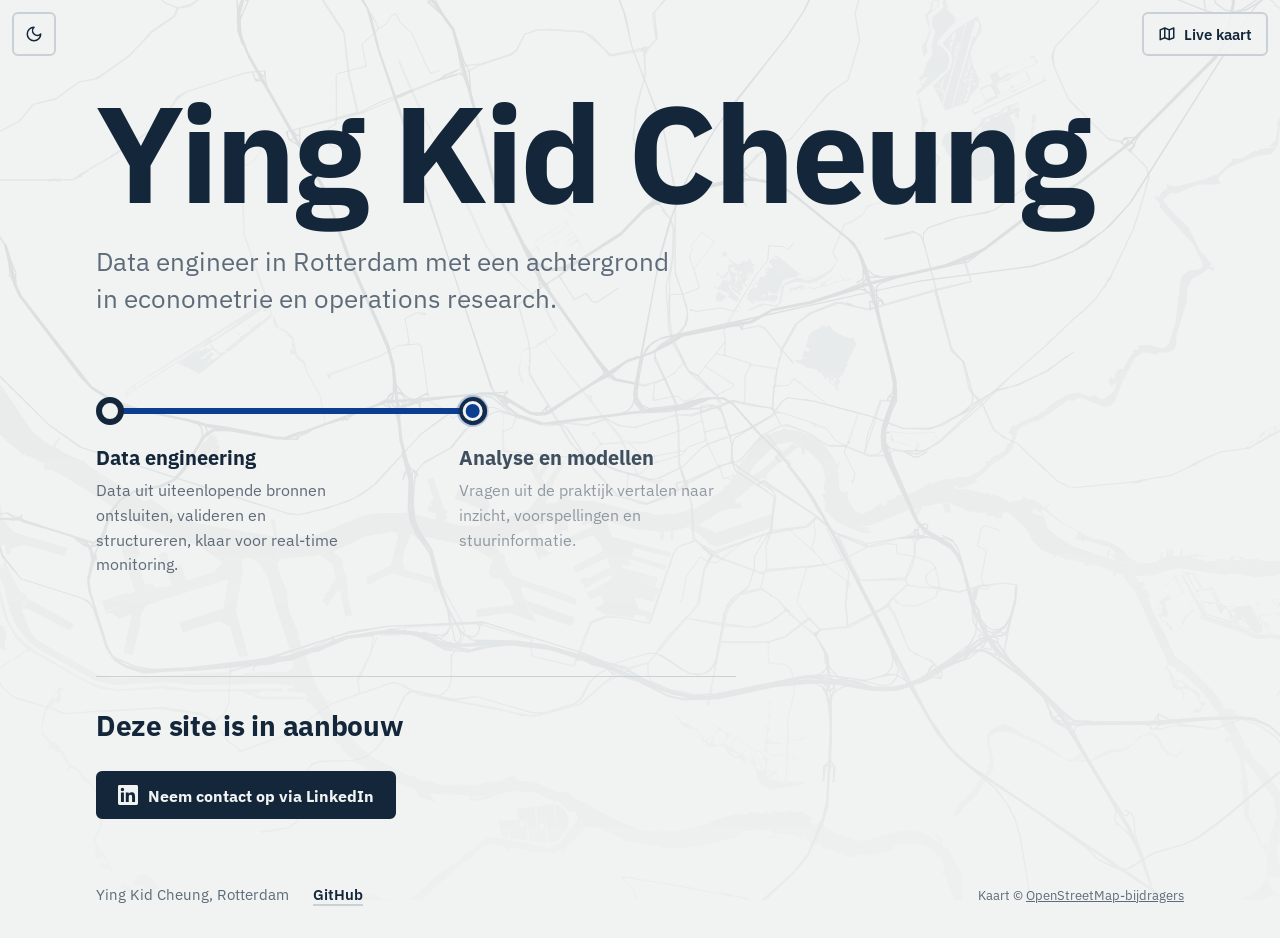
==== live/index.html @ 4bd9685e "Update site" ====
<!DOCTYPE html><html lang="nl"><head><meta charset="utf-8"><meta name="viewport" content="width=device-width, initial-scale=1"><title>Live kaart | Ying Kid Cheung</title><meta name="description" content="Live kaart van Rotterdam met de treinen en het verkeer op de snelwegen van dit moment."><link rel="icon" type="image/svg+xml" href="/favicon.svg"><meta name="theme-color" content="#F1F3F2" media="(prefers-color-scheme: light)"><meta name="theme-color" content="#14202C" media="(prefers-color-scheme: dark)"><script>
			// Light or dark as chosen with the button on the live map (src/theme.ts), before anything is painted
			try {
				var theme = localStorage.getItem('theme');
				if (theme === 'light' || theme === 'dark') {
					document.documentElement.dataset.theme = theme;
					document.querySelectorAll('meta[name="theme-color"]').forEach(function (meta) {
						meta.content = theme === 'dark' ? '#14202C' : '#F1F3F2';
					});
				}
			} catch (e) {}
			// Lets CSS hide the route until Line.astro animates it; shows it anyway if that script never runs.
			document.documentElement.classList.add('js');
			// The route line gets one of two Rotterdam metro colour pairs: red and green (53%), or dark blue and yellow.
			if (Math.random() >= 0.53) document.documentElement.dataset.line = 'blue-yellow';
			setTimeout(function () {
				if (!window.lineReady) document.documentElement.classList.remove('js');
			}, 3000);
		</script><meta name="robots" content="noindex, nofollow, noarchive"><link rel="stylesheet" href="/_astro/Base.DT3oX2jX.css"><link rel="stylesheet" href="/_astro/LiveMap.CcIoFLRC.css"></head><body><main class="page"><header class="intro"><h1 class="name">Ying Kid Cheung</h1><p class="lede lede--wide">Data engineer in Rotterdam met een achtergrond in econometrie en operations research.</p></header><section class="route" aria-labelledby="route-title"><h2 id="route-title" class="visually-hidden">Wat ik doe</h2><!-- The line runs left to right, or top to bottom when its column is narrow. --><div class="line-wrap"><ol class="line" style="--count: 3"><li class="stop" style="--i: 0"><span class="marker" aria-hidden="true"></span><h3 class="stop-name">Data engineering</h3><p class="stop-text">Data uit uiteenlopende bronnen ontsluiten, valideren en structureren, klaar voor real-time monitoring.</p></li><li class="stop" style="--i: 1"><span class="marker" aria-hidden="true"></span><h3 class="stop-name">Analyse en modellen</h3><p class="stop-text">Vragen uit de praktijk vertalen naar inzicht, voorspellingen en stuurinformatie.</p></li><li class="stop stop--horizon" style="--i: 2"><span class="marker" aria-hidden="true"></span><h3 class="stop-name">Dataproducten</h3><p class="stop-text">Dashboards en tools die data bruikbaar maken en terugkerend handwerk overnemen.</p></li></ol></div><script type="module" src="/_astro/Line.astro_astro_type_script_index_0_lang.C6MafBsm.js"></script></section><section class="status" aria-labelledby="status-title"><h2 id="status-title" class="status-title">Deze site is in aanbouw</h2><div class="actions"><a class="button button--primary" href="https://www.linkedin.com/in/yingkidcheung/"><svg viewBox="0 0 24 24" aria-hidden="true" width="20" height="20"><path fill="currentColor" d="M20.45 20.45h-3.56v-5.57c0-1.33-.02-3.04-1.85-3.04-1.85 0-2.13 1.45-2.13 2.94v5.67H9.35V9h3.41v1.56h.05c.48-.9 1.64-1.85 3.37-1.85 3.6 0 4.27 2.37 4.27 5.46v6.28ZM5.34 7.43a2.06 2.06 0 1 1 0-4.13 2.06 2.06 0 0 1 0 4.13ZM7.12 20.45H3.56V9h3.56v11.45ZM22.22 0H1.77C.79 0 0 .77 0 1.73v20.54C0 23.23.79 24 1.77 24h20.45c.98 0 1.78-.77 1.78-1.73V1.73C24 .77 23.2 0 22.22 0Z"></path></svg>Neem contact op via LinkedIn</a></div></section><footer class="footer"><p>Ying Kid Cheung, Rotterdam</p><a class="footer-link" href="https://www.github.com/yingkid/">GitHub</a><p class="footer-credit">Kaart © <a href="https://www.openstreetmap.org/copyright">OpenStreetMap-bijdragers</a></p></footer></main><canvas class="live-backdrop" aria-hidden="true"></canvas><canvas class="live-canvas" aria-hidden="true" data-source="gateway"></canvas><!-- Light or dark for the whole site, remembered in this browser (src/theme.ts); shown once the script runs --><button class="live-theme" type="button" aria-label="Donkere modus" title="Donkere modus" hidden><svg class="live-theme-sun" viewBox="0 0 24 24" width="18" height="18" aria-hidden="true"><circle cx="12" cy="12" r="4"></circle><path d="M12 2v2M12 20v2M4.93 4.93l1.41 1.41M17.66 17.66l1.41 1.41M2 12h2M20 12h2M6.34 17.66l-1.41 1.41M19.07 4.93l-1.41 1.41"></path></svg><svg class="live-theme-moon" viewBox="0 0 24 24" width="18" height="18" aria-hidden="true"><path d="M12 3a6 6 0 0 0 9 9 9 9 0 1 1-9-9Z"></path></svg></button><button class="live-toggle" type="button" aria-controls="live-legend"><svg viewBox="0 0 24 24" width="18" height="18" aria-hidden="true"><path fill="none" stroke="currentColor" stroke-width="2" stroke-linejoin="round" d="M9 4 3 6.5v13L9 17l6 2.5 6-2.5V4l-6 2.5L9 4Zm0 0v13m6-10.5v13"></path></svg><span class="live-toggle-label">Live kaart</span></button><div class="live-zoom" role="group" aria-label="Zoomen" hidden><button type="button" data-zoom="in" aria-label="Inzoomen"><svg viewBox="0 0 24 24" width="18" height="18" aria-hidden="true"><path d="M5 12h14M12 5v14"></path></svg></button><button type="button" data-zoom="out" aria-label="Uitzoomen"><svg viewBox="0 0 24 24" width="18" height="18" aria-hidden="true"><path d="M5 12h14"></path></svg></button><button type="button" data-zoom="fit" aria-label="Hele kaart"><svg viewBox="0 0 24 24" width="18" height="18" aria-hidden="true"><path d="M3 7V5a2 2 0 0 1 2-2h2M17 3h2a2 2 0 0 1 2 2v2M21 17v2a2 2 0 0 1-2 2h-2M7 21H5a2 2 0 0 1-2-2v-2"></path></svg></button></div><aside id="live-legend" class="live-legend" aria-label="Legenda live kaart" hidden><ul class="live-keys"><li data-layer="train" hidden><svg class="key key--train" viewBox="0 0 16 10" aria-hidden="true"><circle cx="4.5" cy="5" r="3.2"></circle><path d="M14.2 5 9.8 2.15v5.7Z"></path></svg><span class="key-label">Treinen</span> <span class="key-count" data-count="train"></span></li><li data-layer="metro" hidden><span class="key key--metro"></span><span class="key-label">Metro</span> <span class="key-count" data-count="metro"></span></li><li data-layer="tram" hidden><span class="key key--tram"></span><span class="key-label">Trams</span> <span class="key-count" data-count="tram"></span></li><li data-layer="bus" hidden><span class="key key--bus"></span><span class="key-label">Bussen</span> <span class="key-count" data-count="bus"></span></li><li data-layer="vessel" hidden><span class="key key--vessel"></span><span class="key-label">Waterbussen</span> <span class="key-count" data-count="vessel"></span></li><li data-layer="traffic" hidden><span class="key key--slow"></span><span class="key-label">Langzaam verkeer</span> <span class="key-count" data-count="slow"></span></li><li data-layer="traffic" hidden><span class="key key--jam"></span><span class="key-label">Stilstaand verkeer</span> <span class="key-count" data-count="jam"></span></li><li class="key-row--note" data-layer="traffic" hidden><span class="key key--car"></span><span>Verkeer <span class="key-note">gesimuleerd uit gemeten snelheid en drukte</span></span></li><li data-layer="incidents" hidden><svg class="key key--incident" viewBox="0 0 14 12" aria-hidden="true"><path d="M7 1.2 12.8 10.8H1.2Z"></path></svg><span class="key-label">Incidenten</span> <span class="key-count" data-count="incident"></span></li></ul><p class="live-note" hidden></p><button class="live-legend-toggle" type="button" aria-label="Legenda" aria-expanded="true"><svg viewBox="0 0 24 24" width="18" height="18" aria-hidden="true"><path d="m6 15 6-6 6 6"></path></svg></button><p class="live-status" aria-live="polite"></p><p class="live-credit"><span class="live-credit-data">Data: NDW, NDOV, NS, OVapi · </span>Kaart © <a href="https://www.openstreetmap.org/copyright">OpenStreetMap-bijdragers</a></p><details class="live-about"><summary>Hoe werkt deze kaart?</summary><div class="live-about-body"><h3>Bronnen</h3><ul><li>Treinen: positie, snelheid en vertraging van NS en regionale vervoerders uit NDOV Loket, via mijn eigen NDOV-platform en treintracker.</li><li>Metro, trams, bussen en de Waterbus: posities van RET, HTM, EBS, Qbuzz en Connexxion uit NDOV Loket (KV6), via mijn eigen NDOV-platform. Lijnnummer en bestemming komen uit de dienstregeling van OVapi, haltes uit het Centraal Haltebestand.</li><li>Wegen: snelheid en drukte per rijstrook van ruim 1.300 meetpunten van Rijkswaterstaat en de gemeente Rotterdam (NDW, elke minuut).</li><li>Incidenten: ongevallen, pech en voorwerpen op de weg uit de veiligheidsberichten van NDW.</li><li>Kaart: OpenStreetMap. Meetpunten zonder bruikbare locatie staan op hun hectometerpaal uit het Nationaal Wegenbestand.</li></ul><h3>Verwerking</h3><ul><li>Een eigen dienst op mijn server haalt de bronnen op (treinen elke 15 seconden, metro, trams, bussen en de Waterbus elke 10 seconden, NDW elke minuut), filtert op Rotterdam en houdt alleen het actuele beeld bij.</li><li>Het NDW-bestand, 50 MB per minuut voor heel Nederland, wordt in stukken gelezen. Elke rijstrook telt één keer per meetplek; snelheid en drukte zijn gemiddeld over 3 minuten.</li></ul><h3>Datamodel</h3><ul><li>1.000 wegvakken op de A- en S-wegen, per rijrichting opgeknipt van meetpunt tot meetpunt, elk met de maximumsnelheid.</li><li>Per wegvak de gemeten snelheid, de drukte en een klasse: langzaam bij ten hoogste de helft van de limiet (maximaal 50 km/u), stilstaand onder een kwart (maximaal 25 km/u), en file vanaf 2 km, zoals de verkeersinformatiediensten rekenen.</li></ul><h3>Live kaart</h3><ul><li>Treinen staan op hun gemeten positie, met hun rijrichting. NS-intercity's zijn geel, sprinters wit, beide met NS-blauw; regionale treinen hebben de kleur van hun vervoerder.</li><li>Metro, trams, bussen en de Waterbus hebben hun lijnkleur. Lijnen zonder eigen kleur, zoals de RET-bussen, houden de kleur uit de legenda.</li><li>Trams en bussen staan op hun laatst gemelde positie. De metro meldt alleen vertrek en aankomst per station; de kaart laat hem daartussen over het spoor uit OpenStreetMap rijden, in de rijtijd die ik per traject eenmalig heb gemeten.</li><li>Komt er een tijdje niets van een trein binnen, dan rijdt hij daarna over het spoor naar zijn nieuwe positie, niet in een rechte lijn.</li><li>De stipjes op de wegen zijn een simulatie, geen echte auto's: op het overzicht één stipje per 10 voertuigen, ver ingezoomd één per voertuig, met de gemeten snelheid en dichtheid.</li><li>De kaart ververst elke 15 seconden.</li></ul></div></details></aside><div class="live-tooltip" role="status" hidden></div><script type="module" src="/_astro/LiveMap.astro_astro_type_script_index_0_lang.BjEojCmu.js"></script></body></html>
---- _astro/Base.DT3oX2jX.css ----
@font-face{font-family:IBM Plex Sans Variable;font-style:normal;font-display:swap;font-weight:100 700;src:url(/_astro/ibm-plex-sans-cyrillic-ext-wght-normal.d45eAU9y.woff2)format("woff2-variations");unicode-range:U+460-52F,U+1C80-1C8A,U+20B4,U+2DE0-2DFF,U+A640-A69F,U+FE2E-FE2F}@font-face{font-family:IBM Plex Sans Variable;font-style:normal;font-display:swap;font-weight:100 700;src:url(/_astro/ibm-plex-sans-cyrillic-wght-normal.BAAhND-U.woff2)format("woff2-variations");unicode-range:U+301,U+400-45F,U+490-491,U+4B0-4B1,U+2116}@font-face{font-family:IBM Plex Sans Variable;font-style:normal;font-display:swap;font-weight:100 700;src:url(/_astro/ibm-plex-sans-greek-wght-normal.CmyJS8uq.woff2)format("woff2-variations");unicode-range:U+370-377,U+37A-37F,U+384-38A,U+38C,U+38E-3A1,U+3A3-3FF}@font-face{font-family:IBM Plex Sans Variable;font-style:normal;font-display:swap;font-weight:100 700;src:url(/_astro/ibm-plex-sans-vietnamese-wght-normal.Dg1JeJN0.woff2)format("woff2-variations");unicode-range:U+102-103,U+110-111,U+128-129,U+168-169,U+1A0-1A1,U+1AF-1B0,U+300-301,U+303-304,U+308-309,U+323,U+329,U+1EA0-1EF9,U+20AB}@font-face{font-family:IBM Plex Sans Variable;font-style:normal;font-display:swap;font-weight:100 700;src:url(/_astro/ibm-plex-sans-latin-ext-wght-normal.CIII54If.woff2)format("woff2-variations");unicode-range:U+100-2BA,U+2BD-2C5,U+2C7-2CC,U+2CE-2D7,U+2DD-2FF,U+304,U+308,U+329,U+1D00-1DBF,U+1E00-1E9F,U+1EF2-1EFF,U+2020,U+20A0-20AB,U+20AD-20C0,U+2113,U+2C60-2C7F,U+A720-A7FF}@font-face{font-family:IBM Plex Sans Variable;font-style:normal;font-display:swap;font-weight:100 700;src:url(/_astro/ibm-plex-sans-latin-wght-normal.IvpUvPa2.woff2)format("woff2-variations");unicode-range:U+??,U+131,U+152-153,U+2BB-2BC,U+2C6,U+2DA,U+2DC,U+304,U+308,U+329,U+2000-206F,U+20AC,U+2122,U+2191,U+2193,U+2212,U+2215,U+FEFF,U+FFFD}:root{--paper:#f1f3f2;--ink:#14273a;--slate:#5e6b79;--hairline:#c9d0d6;--cobalt:#2448d8;--amber:#d89411;--backdrop-opacity:.09;--route:#e2001a;--horizon:#00a650;--track:6px;--marker:28px;color-scheme:light dark}:root[data-theme=light]{color-scheme:light}:root[data-theme=dark]{color-scheme:dark}@media (prefers-color-scheme:dark){:root:not([data-theme=light]){--paper:#14202c;--ink:#e4e9ee;--slate:#9aa6b2;--hairline:#2e3c4a;--cobalt:#7d96ff;--amber:#f0b43c;--backdrop-opacity:.07;--route:#ff4d5e;--horizon:#2fc878}}:root[data-theme=dark]{--paper:#14202c;--ink:#e4e9ee;--slate:#9aa6b2;--hairline:#2e3c4a;--cobalt:#7d96ff;--amber:#f0b43c;--backdrop-opacity:.07;--route:#ff4d5e;--horizon:#2fc878}:root[data-line=blue-yellow]{--route:#0b3d91;--horizon:#ffc800}@media (prefers-color-scheme:dark){:root[data-line=blue-yellow]:not([data-theme=light]){--route:#5b8cff;--horizon:#ffd23f}}:root[data-line=blue-yellow][data-theme=dark]{--route:#5b8cff;--horizon:#ffd23f}*,:before,:after{box-sizing:border-box}html{-webkit-text-size-adjust:100%}body{background:var(--paper);color:var(--ink);-webkit-font-smoothing:antialiased;margin:0;font-family:IBM Plex Sans Variable,system-ui,sans-serif;font-size:1.125rem;line-height:1.55}body:before{content:"";z-index:0;background:var(--ink);opacity:var(--backdrop-opacity);pointer-events:none;position:fixed;inset:0;mask-image:url(/backdrop/rotterdam.svg),linear-gradient(#000 40%,#00000059);mask-position:50%,0 0;mask-size:cover,auto;mask-repeat:no-repeat,repeat;mask-clip:border-box,border-box;mask-origin:border-box,border-box;mask-composite:intersect;mask-mode:match-source,match-source}h1,h2,h3,p{margin:0}.visually-hidden{clip-path:inset(50%);white-space:nowrap;width:1px;height:1px;position:absolute;overflow:hidden}.page{z-index:1;flex-direction:column;max-width:76rem;min-height:100svh;margin:0 auto;padding:clamp(3rem,10vh,7rem) clamp(1rem,5vw,4rem) 2rem;display:flex;position:relative}.name{letter-spacing:-.025em;text-wrap:balance;font-size:clamp(3.25rem,11vw,8.5rem);font-weight:700;line-height:.92}.lede{max-width:30ch;color:var(--slate);text-wrap:pretty;margin-top:1.75rem;font-size:clamp(1.25rem,2.4vw,1.625rem);line-height:1.4}.lede--wide{text-wrap:balance;max-width:52ch}.route{margin-top:clamp(3.5rem,9vh,6rem)}.line-wrap{container:line/inline-size}.line{grid-template-columns:repeat(var(--count), 1fr);margin:0;padding:0;list-style:none;display:grid;position:relative}.stop{padding:calc(var(--marker) + 1.25rem) 2rem 0 0;position:relative}.marker{z-index:1;width:var(--marker);height:var(--marker);border:var(--track) solid var(--ink);background:var(--paper);border-radius:50%;position:absolute;top:0;left:0}.stop:before{content:"";top:calc((var(--marker) - var(--track)) / 2);left:calc(var(--marker) / 2);right:calc(var(--marker) / -2);height:var(--track);background:var(--route);clip-path:inset(0 calc((1 - var(--progress,1)) * 100%) 0 0);position:absolute}.stop:last-child:before{display:none}.stop:has(+.stop--horizon):before{background:repeating-linear-gradient(90deg, var(--horizon) 0 14px, transparent 14px 24px)}.stop--horizon .marker{border-color:var(--horizon);background:var(--horizon)}.stop--horizon .marker:after{content:"";inset:calc(var(--track) * -1 - 6px);border:2px solid var(--horizon);opacity:0;border-radius:50%;position:absolute}.traveler{z-index:2;border:3px solid var(--paper);background:var(--route);width:20px;height:20px;box-shadow:0 0 0 6px color-mix(in srgb, var(--route) 22%, transparent);opacity:0;pointer-events:none;border-radius:50%;position:absolute;top:0;left:0}@media (prefers-reduced-motion:no-preference){.js .line:not(.is-played) .stop{--progress:0}.js .line:not(.is-played) :is(.marker,.stop-name,.stop-text){opacity:0}.line.is-played .stop--horizon .marker:after{animation:2.8s ease-out infinite beacon}}.stop-name{font-size:1.25rem;font-weight:700;line-height:1.25}.stop-text{max-width:26ch;color:var(--slate);margin-top:.5rem;font-size:1rem}.status{border-top:1px solid var(--hairline);max-width:40rem;margin-top:clamp(4rem,11vh,7rem);padding-top:2rem}.status-title{letter-spacing:-.01em;font-size:1.75rem;font-weight:700;line-height:1.2}.actions{flex-wrap:wrap;gap:.75rem;margin-top:1.75rem;display:flex}.button{border:2px solid var(--ink);border-radius:6px;align-items:center;gap:.625rem;min-height:3rem;padding:.75rem 1.25rem .625rem;font-size:1rem;font-weight:700;line-height:1;text-decoration:none;transition:background-color .15s,border-color .15s,color .15s;display:inline-flex}.button svg{flex:none;margin-top:-.125rem}.button--primary{background:var(--ink);color:var(--paper)}.button--primary:hover{background:var(--cobalt);border-color:var(--cobalt)}.button--secondary{color:var(--ink)}.button--secondary:hover{border-color:var(--cobalt);color:var(--cobalt)}.button:focus-visible{outline:3px solid var(--cobalt);outline-offset:3px}.footer{color:var(--slate);flex-wrap:wrap;align-items:baseline;gap:.5rem 1.5rem;margin-top:auto;padding-top:4rem;font-size:.9375rem;display:flex}.footer-link,.crumb a{color:var(--ink);text-decoration:underline;text-decoration-color:var(--hairline);text-underline-offset:.25em;font-weight:600;text-decoration-thickness:2px}.footer-credit{margin-left:auto;font-size:.8125rem}.footer-credit a{color:inherit}.footer-link:hover,.crumb a:hover{text-decoration-color:var(--cobalt)}.footer-link:focus-visible,.crumb a:focus-visible{outline:3px solid var(--cobalt);outline-offset:3px;border-radius:2px}.page--project{padding-top:clamp(1.5rem,5vh,3rem)}.crumb a{text-decoration:none}.project-head{margin-top:clamp(2.5rem,8vh,5rem)}.project-title{letter-spacing:-.03em;text-wrap:balance;max-width:18ch;font-size:clamp(2.5rem,7vw,5rem);font-weight:700;line-height:.98}.page--project .lede{max-width:44ch}.facts{border-top:1px solid var(--hairline);flex-wrap:wrap;gap:1rem 3rem;max-width:68ch;margin:2rem 0 0;padding-top:1.25rem;display:flex}.facts dt{color:var(--slate);font-size:.9375rem}.facts dd{margin:0;font-weight:600}.prose{margin-top:clamp(3rem,8vh,5rem)}.prose>*{max-width:68ch}.prose--wide>.map-tool{max-width:none}.prose h2{letter-spacing:-.01em;margin:3rem 0 .75rem;font-size:1.625rem;font-weight:700;line-height:1.2}.prose>h2:first-child{margin-top:0}.prose p+p{margin-top:1rem}.prose ul{margin:0;padding-left:1.25rem}.prose ul>li+li{margin-top:.75rem}.prose ul>li::marker{color:var(--cobalt)}.prose .line-wrap{max-width:40rem;margin:2rem 0 1rem}@container line (width<=46rem){.line{grid-template-columns:1fr}.stop{padding:.125rem 0 2.25rem calc(var(--marker) + 1.25rem)}.stop:before{top:calc(var(--marker) / 2);bottom:calc(var(--marker) / -2);left:calc((var(--marker) - var(--track)) / 2);width:var(--track);height:auto;clip-path:inset(0 0 calc((1 - var(--progress,1)) * 100%) 0);right:auto}.stop:has(+.stop--horizon):before{background:repeating-linear-gradient(180deg, var(--horizon) 0 14px, transparent 14px 24px)}.stop-text{max-width:36ch}}@keyframes beacon{0%{opacity:.9;transform:scale(.6)}to{opacity:0;transform:scale(1.5)}}@media (prefers-reduced-motion:reduce){*,:before,:after{transition:none!important;animation:none!important}}:root{--live-train:#2448d8;--live-metro:#b4367a;--live-tram:#1f8a5b;--live-bus:#80583a;--live-vessel:#0c8597;--live-slow:#d89411;--live-jam:#cf3b2a}@media (prefers-color-scheme:dark){:root:not([data-theme=light]){--live-train:#7d96ff;--live-metro:#e47ab1;--live-tram:#5cc790;--live-bus:#d0a37a;--live-vessel:#4cc3d1;--live-slow:#f0b43c;--live-jam:#ff7a64}}:root[data-theme=dark]{--live-train:#7d96ff;--live-metro:#e47ab1;--live-tram:#5cc790;--live-bus:#d0a37a;--live-vessel:#4cc3d1;--live-slow:#f0b43c;--live-jam:#ff7a64}
---- _astro/LiveMap.CcIoFLRC.css ----
.live-canvas{z-index:0;pointer-events:none;width:100%;height:100%;position:fixed;inset:0}body:before{transition:opacity .4s}.page{transition:opacity .35s,visibility}.map-focus body:before{opacity:calc(var(--backdrop-opacity) * 2.4);mask:url(/backdrop/rotterdam.svg) 50%/cover no-repeat}.map-focus .page{opacity:0;visibility:hidden;transition:opacity .35s,visibility 0s linear .35s}.map-focus .live-canvas{pointer-events:auto;touch-action:none}.map-focus .live-canvas.pannable{cursor:grab}.map-focus .live-canvas.dragging{cursor:grabbing}.map-focus .live-legend{touch-action:pan-y}.map-focus .live-toggle,.map-focus .live-theme,.live-zoom{touch-action:none}.live-backdrop{z-index:0;pointer-events:none;width:100%;height:100%;display:none;position:fixed;inset:0}.map-zoomed .live-backdrop{opacity:calc(var(--backdrop-opacity) * 2.4);display:block}.map-zoomed body:before{visibility:hidden}.live-zoom{z-index:2;border:1px solid var(--hairline);background:color-mix(in srgb, var(--paper) 72%, transparent);border-radius:6px;flex-direction:column;display:flex;position:fixed;top:4rem;right:.75rem}.live-zoom[hidden]{display:none}.live-zoom button{width:2.75rem;height:2.75rem;color:var(--ink);cursor:pointer;background:0 0;border:0;border-radius:0;place-items:center;padding:0;transition:color .15s;display:grid}.live-zoom button+button{border-top:1px solid var(--hairline)}.live-zoom button:first-child{border-radius:5px 5px 0 0}.live-zoom button:last-child{border-radius:0 0 5px 5px}.live-zoom svg{fill:none;stroke:currentColor;stroke-width:2px;stroke-linecap:round;stroke-linejoin:round}.live-zoom button:hover:not([aria-disabled=true]){color:var(--cobalt)}.live-zoom button:focus-visible{outline:3px solid var(--cobalt);outline-offset:2px;position:relative}.live-zoom button[aria-disabled=true]{color:var(--slate);opacity:.55;cursor:default}.live-theme{z-index:2;border:2px solid var(--hairline);background:color-mix(in srgb, var(--paper) 88%, transparent);width:2.75rem;height:2.75rem;color:var(--ink);cursor:pointer;border-radius:6px;place-items:center;padding:0;transition:border-color .15s,color .15s;display:grid;position:fixed;top:.75rem;left:.75rem}.live-theme[hidden]{display:none}.live-theme svg{fill:none;stroke:currentColor;stroke-width:2px;stroke-linecap:round;stroke-linejoin:round}.live-theme[data-current=dark] .live-theme-moon,.live-theme[data-current=light] .live-theme-sun{display:none}.live-theme:hover{border-color:var(--cobalt);color:var(--cobalt)}.live-theme:focus-visible{outline:3px solid var(--cobalt);outline-offset:3px}.live-toggle{z-index:2;border:2px solid var(--hairline);background:color-mix(in srgb, var(--paper) 88%, transparent);min-height:2.75rem;color:var(--ink);font:inherit;cursor:pointer;border-radius:6px;align-items:center;gap:.5rem;padding:.5rem .875rem;font-size:.9375rem;font-weight:600;line-height:1;transition:border-color .15s,color .15s;display:inline-flex;position:fixed;top:.75rem;right:.75rem}.live-toggle:hover{border-color:var(--cobalt);color:var(--cobalt)}.live-toggle:focus-visible{outline:3px solid var(--cobalt);outline-offset:3px}.live-legend{z-index:2;background:color-mix(in srgb, var(--paper) 72%, transparent);border-radius:6px;max-width:min(46rem,100vw - 2rem);padding:.5rem .75rem;font-size:.8125rem;position:fixed;bottom:1rem;left:clamp(1rem,5vw,4rem)}.live-keys{flex-wrap:wrap;gap:.125rem 1rem;margin:0;padding:0;list-style:none;display:flex}.live-keys li{align-items:center;gap:.5rem;display:flex}.live-keys li[hidden]{display:none}.key-count{color:var(--slate);font-variant-numeric:tabular-nums;margin-left:.25rem}.key{border-radius:50%;flex:none;width:10px;height:10px}.key--train{fill:#003082;border-radius:0;width:16px;height:10px}.key--train circle{fill:#ffc917;stroke:#003082;stroke-width:1.4px}.key--metro{background:conic-gradient(#00983d 0 20%, #ffdc00 0 40%, #e52711 0 60%, #00acd9 0 80%, #0f3f94 0)}.key--bus{background:var(--live-bus);width:7px;height:7px;margin-inline:1.5px}.key--tram{background:var(--live-tram);width:8px;height:8px;margin-inline:1px}.key--vessel{background:var(--live-vessel);border-radius:3px 50% 50% 3px;width:14px;height:6px}.key--slow,.key--jam{background:var(--live-slow);border-radius:2px;width:14px;height:4px}.key--jam{background:var(--live-jam)}.key--car{background:var(--ink);width:4px;height:4px;margin-inline:3px}.key-note{color:var(--slate)}.key--incident{width:14px;height:12px;fill:var(--paper);stroke:var(--live-jam);stroke-width:1.6px;stroke-linejoin:round;border-radius:0}.live-status,.live-credit{color:var(--slate);margin-right:.75rem;font-size:.75rem;display:inline}.live-about{margin-top:.25rem;font-size:.75rem}.live-about summary{width:fit-content;color:var(--ink);text-decoration:underline;text-decoration-color:var(--hairline);text-underline-offset:.25em;cursor:pointer;font-weight:600;text-decoration-thickness:2px}.live-about summary:hover{text-decoration-color:var(--cobalt)}.live-about summary:focus-visible{outline:3px solid var(--cobalt);outline-offset:3px;border-radius:2px}.live-about-body{max-width:36rem;max-height:min(50vh,26rem);margin-top:.75rem;line-height:1.45;overflow-y:auto}.live-about-body h3{margin:.875rem 0 .25rem;font-size:.875rem;font-weight:700}.live-about-body h3:first-child{margin-top:0}.live-about-body ul{color:var(--slate);margin:0;padding-left:1.1rem}.live-about-body li+li{margin-top:.25rem}.live-about-body li::marker{color:var(--cobalt)}.live-credit a{color:inherit}.live-note{max-width:36rem;color:var(--ink);margin:.25rem 0 .125rem;font-size:.75rem;font-weight:600;line-height:1.35}.live-legend-toggle{display:none}@media (width<=47.99rem),(height<=32rem){.live-legend{max-width:none;left:1rem;right:1rem}.live-legend-toggle{float:right;width:2.75rem;height:2.75rem;color:var(--ink);cursor:pointer;background:0 0;border:0;border-radius:6px;place-items:center;margin:-.75rem -.625rem -.75rem .5rem;padding:0;transition:color .15s;display:grid}.live-legend-toggle svg{fill:none;stroke:currentColor;stroke-width:2px;stroke-linecap:round;stroke-linejoin:round;transition:transform .2s ease-out}.live-legend-toggle[aria-expanded=true] svg{transform:rotate(180deg)}.live-legend-toggle:hover{color:var(--cobalt)}.live-legend-toggle:focus-visible{outline:3px solid var(--cobalt);outline-offset:-3px}.live-legend.folded{cursor:pointer}.live-legend.folded .live-keys{gap:.25rem .625rem;margin-bottom:.125rem}.live-legend.folded .live-keys li{gap:.3125rem}.live-legend.folded .key-count{color:var(--ink);margin-left:0}.live-legend.folded .key-label{clip-path:inset(50%);white-space:nowrap;width:1px;height:1px;position:absolute;overflow:hidden}.live-legend.folded .key-row--note,.live-legend.folded .live-status-words,.live-legend.folded .live-credit-data,.live-legend.folded .live-about{display:none}}@media (prefers-reduced-motion:reduce){.live-legend-toggle svg{transition:none}}.live-tooltip{z-index:3;background:var(--ink);color:var(--paper);white-space:nowrap;pointer-events:none;border-radius:4px;padding:.375rem .625rem;font-size:.875rem;line-height:1.3;position:fixed;transform:translate(-50%,calc(-100% - 12px))}@media (prefers-reduced-motion:reduce){.page,body:before{transition:none}}
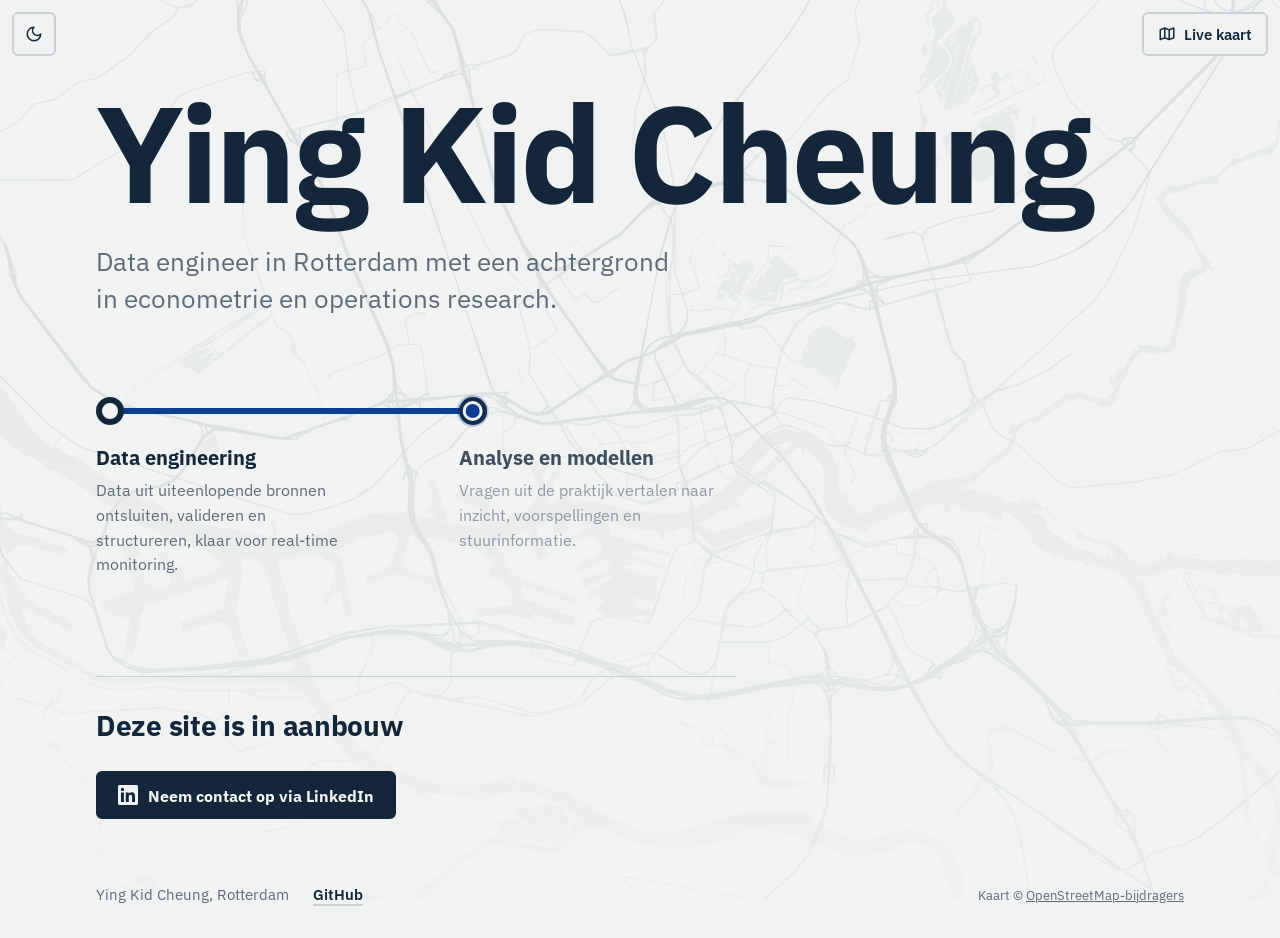
==== commit d8d68f9e: "Update site" ====
--- a/live/index.html
+++ b/live/index.html
@@ -16,4 +16,4 @@
 			setTimeout(function () {
 				if (!window.lineReady) document.documentElement.classList.remove('js');
 			}, 3000);
-		</script><meta name="robots" content="noindex, nofollow, noarchive"><link rel="stylesheet" href="/_astro/Base.DT3oX2jX.css"><link rel="stylesheet" href="/_astro/LiveMap.CcIoFLRC.css"></head><body><main class="page"><header class="intro"><h1 class="name">Ying Kid Cheung</h1><p class="lede lede--wide">Data engineer in Rotterdam met een achtergrond in econometrie en operations research.</p></header><section class="route" aria-labelledby="route-title"><h2 id="route-title" class="visually-hidden">Wat ik doe</h2><!-- The line runs left to right, or top to bottom when its column is narrow. --><div class="line-wrap"><ol class="line" style="--count: 3"><li class="stop" style="--i: 0"><span class="marker" aria-hidden="true"></span><h3 class="stop-name">Data engineering</h3><p class="stop-text">Data uit uiteenlopende bronnen ontsluiten, valideren en structureren, klaar voor real-time monitoring.</p></li><li class="stop" style="--i: 1"><span class="marker" aria-hidden="true"></span><h3 class="stop-name">Analyse en modellen</h3><p class="stop-text">Vragen uit de praktijk vertalen naar inzicht, voorspellingen en stuurinformatie.</p></li><li class="stop stop--horizon" style="--i: 2"><span class="marker" aria-hidden="true"></span><h3 class="stop-name">Dataproducten</h3><p class="stop-text">Dashboards en tools die data bruikbaar maken en terugkerend handwerk overnemen.</p></li></ol></div><script type="module" src="/_astro/Line.astro_astro_type_script_index_0_lang.C6MafBsm.js"></script></section><section class="status" aria-labelledby="status-title"><h2 id="status-title" class="status-title">Deze site is in aanbouw</h2><div class="actions"><a class="button button--primary" href="https://www.linkedin.com/in/yingkidcheung/"><svg viewBox="0 0 24 24" aria-hidden="true" width="20" height="20"><path fill="currentColor" d="M20.45 20.45h-3.56v-5.57c0-1.33-.02-3.04-1.85-3.04-1.85 0-2.13 1.45-2.13 2.94v5.67H9.35V9h3.41v1.56h.05c.48-.9 1.64-1.85 3.37-1.85 3.6 0 4.27 2.37 4.27 5.46v6.28ZM5.34 7.43a2.06 2.06 0 1 1 0-4.13 2.06 2.06 0 0 1 0 4.13ZM7.12 20.45H3.56V9h3.56v11.45ZM22.22 0H1.77C.79 0 0 .77 0 1.73v20.54C0 23.23.79 24 1.77 24h20.45c.98 0 1.78-.77 1.78-1.73V1.73C24 .77 23.2 0 22.22 0Z"></path></svg>Neem contact op via LinkedIn</a></div></section><footer class="footer"><p>Ying Kid Cheung, Rotterdam</p><a class="footer-link" href="https://www.github.com/yingkid/">GitHub</a><p class="footer-credit">Kaart © <a href="https://www.openstreetmap.org/copyright">OpenStreetMap-bijdragers</a></p></footer></main><canvas class="live-backdrop" aria-hidden="true"></canvas><canvas class="live-canvas" aria-hidden="true" data-source="gateway"></canvas><!-- Light or dark for the whole site, remembered in this browser (src/theme.ts); shown once the script runs --><button class="live-theme" type="button" aria-label="Donkere modus" title="Donkere modus" hidden><svg class="live-theme-sun" viewBox="0 0 24 24" width="18" height="18" aria-hidden="true"><circle cx="12" cy="12" r="4"></circle><path d="M12 2v2M12 20v2M4.93 4.93l1.41 1.41M17.66 17.66l1.41 1.41M2 12h2M20 12h2M6.34 17.66l-1.41 1.41M19.07 4.93l-1.41 1.41"></path></svg><svg class="live-theme-moon" viewBox="0 0 24 24" width="18" height="18" aria-hidden="true"><path d="M12 3a6 6 0 0 0 9 9 9 9 0 1 1-9-9Z"></path></svg></button><button class="live-toggle" type="button" aria-controls="live-legend"><svg viewBox="0 0 24 24" width="18" height="18" aria-hidden="true"><path fill="none" stroke="currentColor" stroke-width="2" stroke-linejoin="round" d="M9 4 3 6.5v13L9 17l6 2.5 6-2.5V4l-6 2.5L9 4Zm0 0v13m6-10.5v13"></path></svg><span class="live-toggle-label">Live kaart</span></button><div class="live-zoom" role="group" aria-label="Zoomen" hidden><button type="button" data-zoom="in" aria-label="Inzoomen"><svg viewBox="0 0 24 24" width="18" height="18" aria-hidden="true"><path d="M5 12h14M12 5v14"></path></svg></button><button type="button" data-zoom="out" aria-label="Uitzoomen"><svg viewBox="0 0 24 24" width="18" height="18" aria-hidden="true"><path d="M5 12h14"></path></svg></button><button type="button" data-zoom="fit" aria-label="Hele kaart"><svg viewBox="0 0 24 24" width="18" height="18" aria-hidden="true"><path d="M3 7V5a2 2 0 0 1 2-2h2M17 3h2a2 2 0 0 1 2 2v2M21 17v2a2 2 0 0 1-2 2h-2M7 21H5a2 2 0 0 1-2-2v-2"></path></svg></button></div><aside id="live-legend" class="live-legend" aria-label="Legenda live kaart" hidden><ul class="live-keys"><li data-layer="train" hidden><svg class="key key--train" viewBox="0 0 16 10" aria-hidden="true"><circle cx="4.5" cy="5" r="3.2"></circle><path d="M14.2 5 9.8 2.15v5.7Z"></path></svg><span class="key-label">Treinen</span> <span class="key-count" data-count="train"></span></li><li data-layer="metro" hidden><span class="key key--metro"></span><span class="key-label">Metro</span> <span class="key-count" data-count="metro"></span></li><li data-layer="tram" hidden><span class="key key--tram"></span><span class="key-label">Trams</span> <span class="key-count" data-count="tram"></span></li><li data-layer="bus" hidden><span class="key key--bus"></span><span class="key-label">Bussen</span> <span class="key-count" data-count="bus"></span></li><li data-layer="vessel" hidden><span class="key key--vessel"></span><span class="key-label">Waterbussen</span> <span class="key-count" data-count="vessel"></span></li><li data-layer="traffic" hidden><span class="key key--slow"></span><span class="key-label">Langzaam verkeer</span> <span class="key-count" data-count="slow"></span></li><li data-layer="traffic" hidden><span class="key key--jam"></span><span class="key-label">Stilstaand verkeer</span> <span class="key-count" data-count="jam"></span></li><li class="key-row--note" data-layer="traffic" hidden><span class="key key--car"></span><span>Verkeer <span class="key-note">gesimuleerd uit gemeten snelheid en drukte</span></span></li><li data-layer="incidents" hidden><svg class="key key--incident" viewBox="0 0 14 12" aria-hidden="true"><path d="M7 1.2 12.8 10.8H1.2Z"></path></svg><span class="key-label">Incidenten</span> <span class="key-count" data-count="incident"></span></li></ul><p class="live-note" hidden></p><button class="live-legend-toggle" type="button" aria-label="Legenda" aria-expanded="true"><svg viewBox="0 0 24 24" width="18" height="18" aria-hidden="true"><path d="m6 15 6-6 6 6"></path></svg></button><p class="live-status" aria-live="polite"></p><p class="live-credit"><span class="live-credit-data">Data: NDW, NDOV, NS, OVapi · </span>Kaart © <a href="https://www.openstreetmap.org/copyright">OpenStreetMap-bijdragers</a></p><details class="live-about"><summary>Hoe werkt deze kaart?</summary><div class="live-about-body"><h3>Bronnen</h3><ul><li>Treinen: positie, snelheid en vertraging van NS en regionale vervoerders uit NDOV Loket, via mijn eigen NDOV-platform en treintracker.</li><li>Metro, trams, bussen en de Waterbus: posities van RET, HTM, EBS, Qbuzz en Connexxion uit NDOV Loket (KV6), via mijn eigen NDOV-platform. Lijnnummer en bestemming komen uit de dienstregeling van OVapi, haltes uit het Centraal Haltebestand.</li><li>Wegen: snelheid en drukte per rijstrook van ruim 1.300 meetpunten van Rijkswaterstaat en de gemeente Rotterdam (NDW, elke minuut).</li><li>Incidenten: ongevallen, pech en voorwerpen op de weg uit de veiligheidsberichten van NDW.</li><li>Kaart: OpenStreetMap. Meetpunten zonder bruikbare locatie staan op hun hectometerpaal uit het Nationaal Wegenbestand.</li></ul><h3>Verwerking</h3><ul><li>Een eigen dienst op mijn server haalt de bronnen op (treinen elke 15 seconden, metro, trams, bussen en de Waterbus elke 10 seconden, NDW elke minuut), filtert op Rotterdam en houdt alleen het actuele beeld bij.</li><li>Het NDW-bestand, 50 MB per minuut voor heel Nederland, wordt in stukken gelezen. Elke rijstrook telt één keer per meetplek; snelheid en drukte zijn gemiddeld over 3 minuten.</li></ul><h3>Datamodel</h3><ul><li>1.000 wegvakken op de A- en S-wegen, per rijrichting opgeknipt van meetpunt tot meetpunt, elk met de maximumsnelheid.</li><li>Per wegvak de gemeten snelheid, de drukte en een klasse: langzaam bij ten hoogste de helft van de limiet (maximaal 50 km/u), stilstaand onder een kwart (maximaal 25 km/u), en file vanaf 2 km, zoals de verkeersinformatiediensten rekenen.</li></ul><h3>Live kaart</h3><ul><li>Treinen staan op hun gemeten positie, met hun rijrichting. NS-intercity's zijn geel, sprinters wit, beide met NS-blauw; regionale treinen hebben de kleur van hun vervoerder.</li><li>Metro, trams, bussen en de Waterbus hebben hun lijnkleur. Lijnen zonder eigen kleur, zoals de RET-bussen, houden de kleur uit de legenda.</li><li>Trams en bussen staan op hun laatst gemelde positie. De metro meldt alleen vertrek en aankomst per station; de kaart laat hem daartussen over het spoor uit OpenStreetMap rijden, in de rijtijd die ik per traject eenmalig heb gemeten.</li><li>Komt er een tijdje niets van een trein binnen, dan rijdt hij daarna over het spoor naar zijn nieuwe positie, niet in een rechte lijn.</li><li>De stipjes op de wegen zijn een simulatie, geen echte auto's: op het overzicht één stipje per 10 voertuigen, ver ingezoomd één per voertuig, met de gemeten snelheid en dichtheid.</li><li>De kaart ververst elke 15 seconden.</li></ul></div></details></aside><div class="live-tooltip" role="status" hidden></div><script type="module" src="/_astro/LiveMap.astro_astro_type_script_index_0_lang.BjEojCmu.js"></script></body></html>+		</script><meta name="robots" content="noindex, nofollow, noarchive"><link rel="stylesheet" href="/_astro/Base.DT3oX2jX.css"><link rel="stylesheet" href="/_astro/LiveMap.CcIoFLRC.css"></head><body><main class="page"><header class="intro"><h1 class="name">Ying Kid Cheung</h1><p class="lede lede--wide">Data engineer in Rotterdam met een achtergrond in econometrie en operations research.</p></header><section class="route" aria-labelledby="route-title"><h2 id="route-title" class="visually-hidden">Wat ik doe</h2><!-- The line runs left to right, or top to bottom when its column is narrow. --><div class="line-wrap"><ol class="line" style="--count: 3"><li class="stop" style="--i: 0"><span class="marker" aria-hidden="true"></span><h3 class="stop-name">Data engineering</h3><p class="stop-text">Data uit uiteenlopende bronnen ontsluiten, valideren en structureren, klaar voor real-time monitoring.</p></li><li class="stop" style="--i: 1"><span class="marker" aria-hidden="true"></span><h3 class="stop-name">Analyse en modellen</h3><p class="stop-text">Vragen uit de praktijk vertalen naar inzicht, voorspellingen en stuurinformatie.</p></li><li class="stop stop--horizon" style="--i: 2"><span class="marker" aria-hidden="true"></span><h3 class="stop-name">Dataproducten</h3><p class="stop-text">Dashboards en tools die data bruikbaar maken en terugkerend handwerk overnemen.</p></li></ol></div><script type="module" src="/_astro/Line.astro_astro_type_script_index_0_lang.to0BfIXc.js"></script></section><section class="status" aria-labelledby="status-title"><h2 id="status-title" class="status-title">Deze site is in aanbouw</h2><div class="actions"><a class="button button--primary" href="https://www.linkedin.com/in/yingkidcheung/"><svg viewBox="0 0 24 24" aria-hidden="true" width="20" height="20"><path fill="currentColor" d="M20.45 20.45h-3.56v-5.57c0-1.33-.02-3.04-1.85-3.04-1.85 0-2.13 1.45-2.13 2.94v5.67H9.35V9h3.41v1.56h.05c.48-.9 1.64-1.85 3.37-1.85 3.6 0 4.27 2.37 4.27 5.46v6.28ZM5.34 7.43a2.06 2.06 0 1 1 0-4.13 2.06 2.06 0 0 1 0 4.13ZM7.12 20.45H3.56V9h3.56v11.45ZM22.22 0H1.77C.79 0 0 .77 0 1.73v20.54C0 23.23.79 24 1.77 24h20.45c.98 0 1.78-.77 1.78-1.73V1.73C24 .77 23.2 0 22.22 0Z"></path></svg>Neem contact op via LinkedIn</a></div></section><footer class="footer"><p>Ying Kid Cheung, Rotterdam</p><a class="footer-link" href="https://www.github.com/yingkid/">GitHub</a><p class="footer-credit">Kaart © <a href="https://www.openstreetmap.org/copyright">OpenStreetMap-bijdragers</a></p></footer></main><canvas class="live-backdrop" aria-hidden="true"></canvas><canvas class="live-canvas" aria-hidden="true" data-source="gateway"></canvas><!-- Light or dark for the whole site, remembered in this browser (src/theme.ts); shown once the script runs --><button class="live-theme" type="button" aria-label="Donkere modus" title="Donkere modus" hidden><svg class="live-theme-sun" viewBox="0 0 24 24" width="18" height="18" aria-hidden="true"><circle cx="12" cy="12" r="4"></circle><path d="M12 2v2M12 20v2M4.93 4.93l1.41 1.41M17.66 17.66l1.41 1.41M2 12h2M20 12h2M6.34 17.66l-1.41 1.41M19.07 4.93l-1.41 1.41"></path></svg><svg class="live-theme-moon" viewBox="0 0 24 24" width="18" height="18" aria-hidden="true"><path d="M12 3a6 6 0 0 0 9 9 9 9 0 1 1-9-9Z"></path></svg></button><button class="live-toggle" type="button" aria-controls="live-legend"><svg viewBox="0 0 24 24" width="18" height="18" aria-hidden="true"><path fill="none" stroke="currentColor" stroke-width="2" stroke-linejoin="round" d="M9 4 3 6.5v13L9 17l6 2.5 6-2.5V4l-6 2.5L9 4Zm0 0v13m6-10.5v13"></path></svg><span class="live-toggle-label">Live kaart</span></button><div class="live-zoom" role="group" aria-label="Zoomen" hidden><button type="button" data-zoom="in" aria-label="Inzoomen"><svg viewBox="0 0 24 24" width="18" height="18" aria-hidden="true"><path d="M5 12h14M12 5v14"></path></svg></button><button type="button" data-zoom="out" aria-label="Uitzoomen"><svg viewBox="0 0 24 24" width="18" height="18" aria-hidden="true"><path d="M5 12h14"></path></svg></button><button type="button" data-zoom="fit" aria-label="Hele kaart"><svg viewBox="0 0 24 24" width="18" height="18" aria-hidden="true"><path d="M3 7V5a2 2 0 0 1 2-2h2M17 3h2a2 2 0 0 1 2 2v2M21 17v2a2 2 0 0 1-2 2h-2M7 21H5a2 2 0 0 1-2-2v-2"></path></svg></button></div><aside id="live-legend" class="live-legend" aria-label="Legenda live kaart" hidden><ul class="live-keys"><li data-layer="train" hidden><svg class="key key--train" viewBox="0 0 16 10" aria-hidden="true"><circle cx="4.5" cy="5" r="3.2"></circle><path d="M14.2 5 9.8 2.15v5.7Z"></path></svg><span class="key-label">Treinen</span> <span class="key-count" data-count="train"></span></li><li data-layer="metro" hidden><span class="key key--metro"></span><span class="key-label">Metro</span> <span class="key-count" data-count="metro"></span></li><li data-layer="tram" hidden><span class="key key--tram"></span><span class="key-label">Trams</span> <span class="key-count" data-count="tram"></span></li><li data-layer="bus" hidden><span class="key key--bus"></span><span class="key-label">Bussen</span> <span class="key-count" data-count="bus"></span></li><li data-layer="vessel" hidden><span class="key key--vessel"></span><span class="key-label">Waterbussen</span> <span class="key-count" data-count="vessel"></span></li><li data-layer="traffic" hidden><span class="key key--slow"></span><span class="key-label">Langzaam verkeer</span> <span class="key-count" data-count="slow"></span></li><li data-layer="traffic" hidden><span class="key key--jam"></span><span class="key-label">Stilstaand verkeer</span> <span class="key-count" data-count="jam"></span></li><li class="key-row--note" data-layer="traffic" hidden><span class="key key--car"></span><span>Verkeer <span class="key-note">gesimuleerd uit gemeten snelheid en drukte</span></span></li><li data-layer="incidents" hidden><svg class="key key--incident" viewBox="0 0 14 12" aria-hidden="true"><path d="M7 1.2 12.8 10.8H1.2Z"></path></svg><span class="key-label">Incidenten</span> <span class="key-count" data-count="incident"></span></li></ul><p class="live-note" hidden></p><button class="live-legend-toggle" type="button" aria-label="Legenda" aria-expanded="true"><svg viewBox="0 0 24 24" width="18" height="18" aria-hidden="true"><path d="m6 15 6-6 6 6"></path></svg></button><p class="live-status" aria-live="polite"></p><p class="live-credit"><span class="live-credit-data">Data: NDW, NDOV, NS, OVapi · </span>Kaart © <a href="https://www.openstreetmap.org/copyright">OpenStreetMap-bijdragers</a></p><details class="live-about"><summary>Hoe werkt deze kaart?</summary><div class="live-about-body"><h3>Bronnen</h3><ul><li>Treinen: positie, snelheid en vertraging van NS en regionale vervoerders uit NDOV Loket, via mijn eigen NDOV-platform en treintracker.</li><li>Metro, trams, bussen en de Waterbus: posities van RET, HTM, EBS, Qbuzz en Connexxion uit NDOV Loket (KV6), via mijn eigen NDOV-platform. Lijnnummer en bestemming komen uit de dienstregeling van OVapi, haltes uit het Centraal Haltebestand.</li><li>Wegen: snelheid en drukte per rijstrook van ruim 1.300 meetpunten van Rijkswaterstaat en de gemeente Rotterdam (NDW, elke minuut).</li><li>Incidenten: ongevallen, pech en voorwerpen op de weg uit de veiligheidsberichten van NDW.</li><li>Kaart: OpenStreetMap. Meetpunten zonder bruikbare locatie staan op hun hectometerpaal uit het Nationaal Wegenbestand.</li></ul><h3>Verwerking</h3><ul><li>Een eigen dienst op mijn server haalt de bronnen op (treinen elke 15 seconden, metro, trams, bussen en de Waterbus elke 10 seconden, NDW elke minuut), filtert op Rotterdam en houdt alleen het actuele beeld bij.</li><li>Het NDW-bestand, 50 MB per minuut voor heel Nederland, wordt in stukken gelezen. Elke rijstrook telt één keer per meetplek; snelheid en drukte zijn gemiddeld over 3 minuten.</li></ul><h3>Datamodel</h3><ul><li>1.000 wegvakken op de A- en S-wegen, per rijrichting opgeknipt van meetpunt tot meetpunt, elk met de maximumsnelheid.</li><li>Per wegvak de gemeten snelheid, de drukte en een klasse: langzaam bij ten hoogste de helft van de limiet (maximaal 50 km/u), stilstaand onder een kwart (maximaal 25 km/u), en file vanaf 2 km, zoals de verkeersinformatiediensten rekenen.</li></ul><h3>Live kaart</h3><ul><li>Treinen staan op hun gemeten positie, met hun rijrichting. NS-intercity's zijn geel, sprinters wit, beide met NS-blauw; regionale treinen hebben de kleur van hun vervoerder.</li><li>Metro, trams, bussen en de Waterbus hebben hun lijnkleur. Lijnen zonder eigen kleur, zoals de RET-bussen, houden de kleur uit de legenda.</li><li>Trams en bussen staan op hun laatst gemelde positie. De metro meldt alleen vertrek en aankomst per station; de kaart laat hem daartussen over het spoor uit OpenStreetMap rijden, in de rijtijd die ik per traject eenmalig heb gemeten.</li><li>Komt er een tijdje niets van een trein binnen, dan rijdt hij daarna over het spoor naar zijn nieuwe positie, niet in een rechte lijn.</li><li>De stipjes op de wegen zijn een simulatie, geen echte auto's: op het overzicht één stipje per 10 voertuigen, ver ingezoomd één per voertuig, met de gemeten snelheid en dichtheid.</li><li>De kaart ververst elke 15 seconden.</li></ul></div></details></aside><div class="live-tooltip" role="status" hidden></div><script type="module" src="/_astro/LiveMap.astro_astro_type_script_index_0_lang.CnpXP44V.js"></script></body></html>
